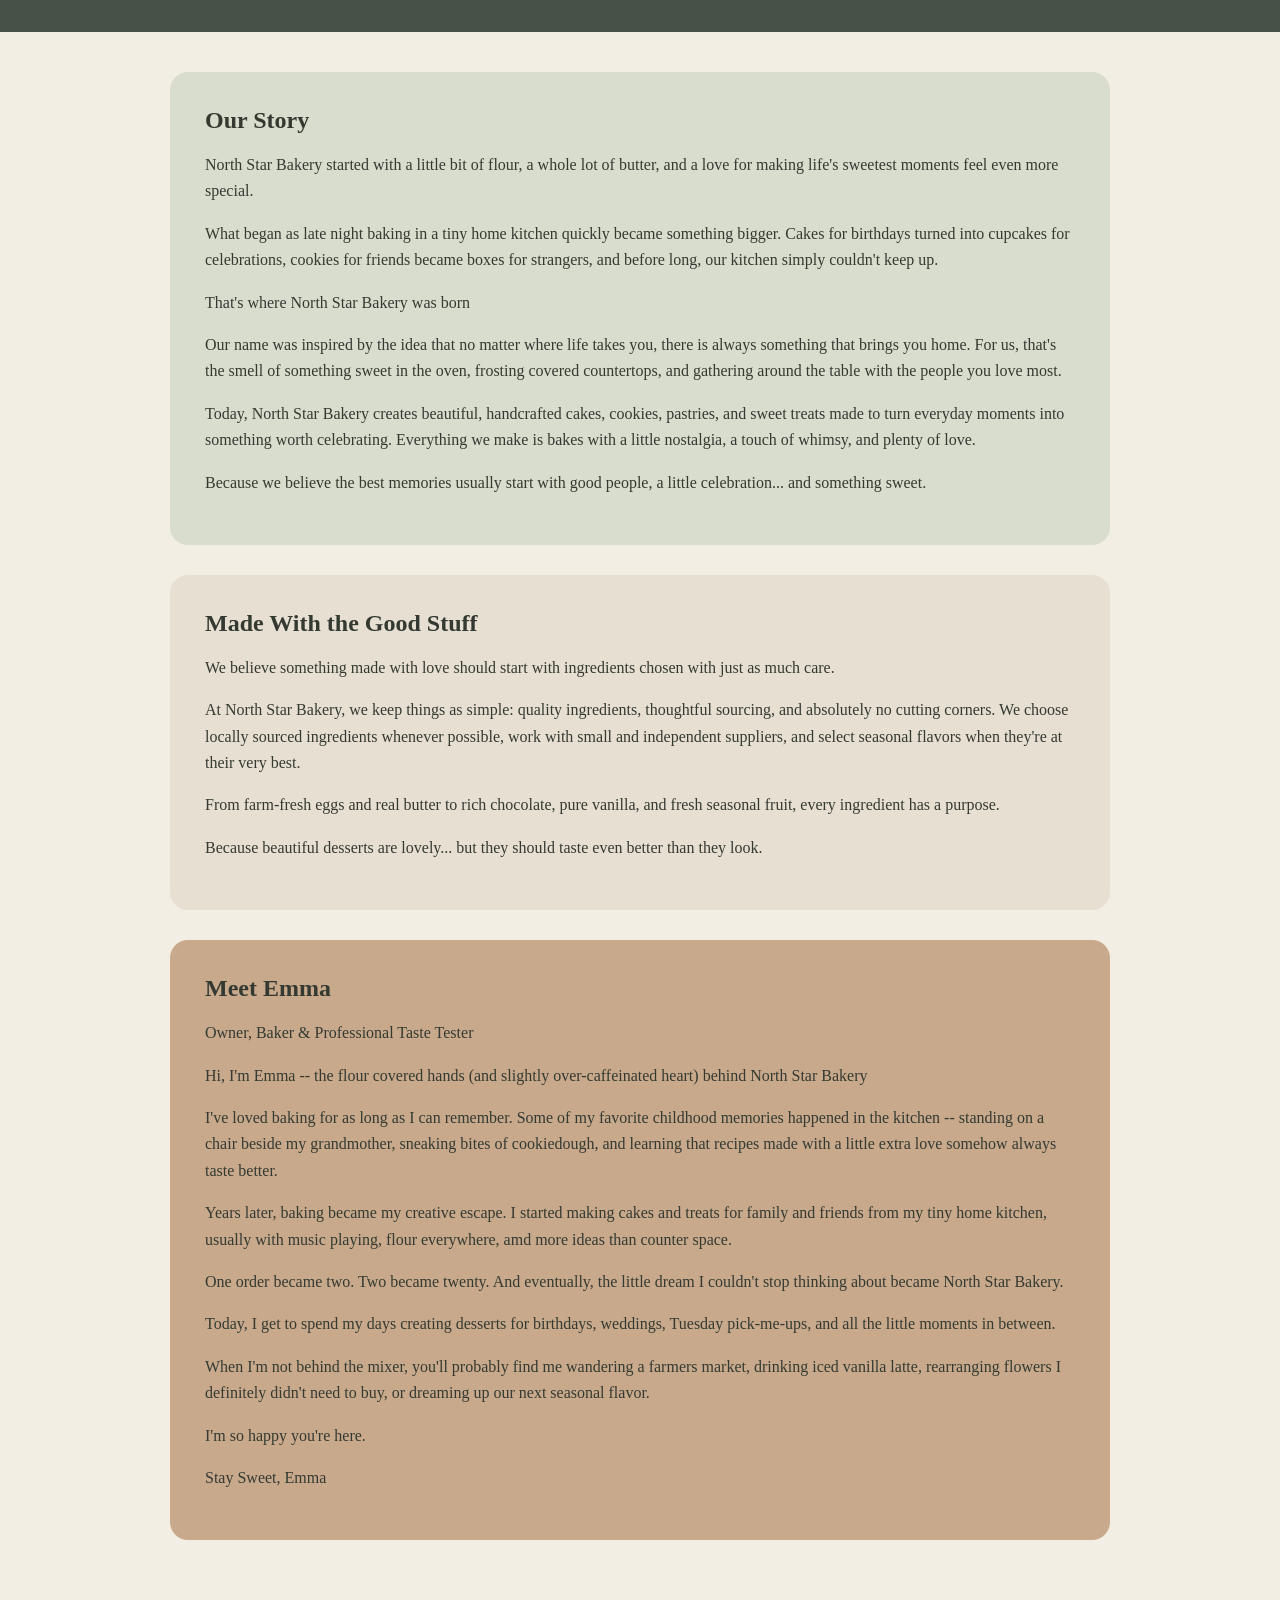
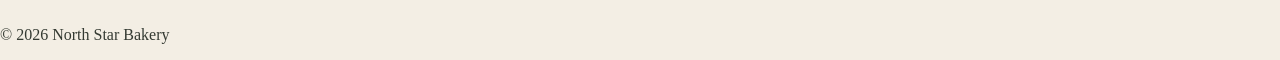
==== about.html @ e5a45ec7 "Add completed North Star Bakery Website" ====
<!DOCTYPE html>
<html lang"en">
<header>
    <nav>
    <meta charset="UTF-8">
    <meta name="viewport" content="width=device-width, initial-scale=1.0">
    <title>North Star Bakery</title>
    <link rel="stylesheet" href="css/styles.css">
    </nav>
</header>
<body>
    <main>
        <section class="story-section">
    <h1>Our Story</h1>
    <p>
    North Star Bakery started with a little bit of flour, a whole lot of butter, and a love for making life's sweetest moments feel even more special.
    </p>
    <p>
            What began as late night baking in a tiny home kitchen quickly became something bigger. Cakes for birthdays turned into cupcakes for celebrations, cookies for friends became boxes for strangers, and before long, our kitchen simply couldn't keep up.
    </p>
    <p>
    That's where North Star Bakery was born
    </p>
    <p>
    Our name was inspired by the idea that no matter where life takes you, there is always something that brings you home. For us, that's the smell of something sweet in the oven, frosting covered countertops, and gathering around the table with the people you love most.
    </p>
    <p>
    Today, North Star Bakery creates beautiful, handcrafted cakes, cookies, pastries, and sweet treats made to turn everyday moments into something worth celebrating. Everything we make is bakes with a little nostalgia, a touch of whimsy, and plenty of love.
    </p>
    <p>
    Because we believe the best memories usually start with good people, a little celebration... and something sweet.
    </p>
        </section>
        <section class="values-section">
    <h2>Made With the Good Stuff</h2>
    <p>
        We believe something made with love should start with ingredients chosen with just as much care.
    </p>
    <p>
        At North Star Bakery, we keep things as simple: quality ingredients, thoughtful sourcing, and absolutely no cutting corners. We choose locally sourced ingredients whenever possible, work with small and independent suppliers, and select seasonal flavors when they're at their very best.
    </p>
    <p>
        From farm-fresh eggs and real butter to rich chocolate, pure vanilla, and fresh seasonal fruit, every ingredient has a purpose.
    </p>
    <p>
        Because beautiful desserts are lovely... but they should taste even better than they look.
    </P>
        </section>
        <section class="baker-section">
    <h2>Meet Emma</h2>
    <p>
        Owner, Baker & Professional Taste Tester
    </p>
    <p>
        Hi, I'm Emma -- the flour covered hands (and slightly over-caffeinated heart) behind North Star Bakery
    </p>
    <p>
        I've loved baking for as long as I can remember. Some of my favorite childhood memories happened in the kitchen -- standing on a chair beside my grandmother, sneaking bites of cookiedough, and learning that recipes made with a little extra love somehow always taste better.
    </p>
    <p>
        Years later, baking became my creative escape. I started making cakes and treats for family and friends from my tiny home kitchen, usually with music playing, flour everywhere, amd more ideas than counter space.
    </p>
    <p>
        One order became two. Two became twenty. And eventually, the little dream I couldn't stop thinking about became North Star Bakery.
    </p>
    <p>
        Today, I get to spend my days creating desserts for birthdays, weddings, Tuesday pick-me-ups, and all the little moments in between.
    </p>
    <p>
        When I'm not behind the mixer, you'll probably find me wandering a farmers market, drinking iced vanilla latte, rearranging flowers I definitely didn't need to buy, or dreaming up our next seasonal flavor.
    </p>
    <p> 
        I'm so happy you're here.
    </p>
    <p>
        Stay Sweet,
        Emma
    </p>
    </section> 
    </main>
<footer>
    <p>&copy; 2026 North Star Bakery</p>
</footer>
</body>
</html>
---- css/styles.css ----
* {
    box-sizing: border-box;
}
body {
    background-color: #f3eee4;
    color: #343a32;
    font-family: Georgia, serif;
    margin: 0;
    padding: 0;

}
img {
    max-width: 100%;
    height: auto;
}
.logo{
    width: 220px;
    display: block;
    margin: 20px auto;
}
nav{
    background-color: #465148;
    padding: 16px;
    display: flex;
    justify-content: center;
    align-items: center;
    flex-wrap: wrap;
    gap: 25px;
}
nav a{
    color: #f3eee4;
    text-decoration: none;
    margin: 0;
    font-size: 16px;
    letter-spacing: 1px;
}
nav a:hover {
    color: #c8a98b
}
main{
    max-width: 1000px;
    margin: 0 auto;
    padding: 40px 30px;
}
.featured-image {
    width: 100%;
    max-width: 700px;
    height: 350px;
    object-fit: cover;
    display: block;
    margin: 20px auto;
    border-radius: 8px;
}
.featured-card {
    background-color: #d9ddce;
    max-width: 750px;
    margin: 20px auto;
    padding: 25px;
    border-radius: 10px;
    box-shadow: 0 4px 12px rgba(52, 58, 50, 0.15);
}
.featured-card {
    color: #465148;
    font-size: 24px;
    margin-bottom: 10px;
}
.featured-card p {
line-height: 1.6;
}
.featured-card {
    background-color: #d9ddce;
    max-width: 900px;
    margin: 30px auto;
    padding: 35px;
    border-radius: 18px;
}
.featured-card {
    display: grid;
    grid-template-columns: 1fr 1fr;
    gap: 40px;
    align-items: center;
}
.featured-card {
    margin: 0;
}
.featured-image {
    width: 100%;
    border-radius: 12px;
    display: block;

}
.featured-card figcaption {
    margin-top: 10px;
    font-size: 14px;
    letter-spacing: 1px;
}
.featured-card h3 {
    font-size: 28px;
    margin-top: 0;
}
.featured-card p {
    line-height: 1.6;
}
picture {
    display: block;
    max-width: 900px;
    margin: 20px auto;
}
picture img {
    width: 100%;
    display:block;
    border-radius: 12px;
}
video {
    display: block;
    width: 100%;
    max-width: 900px;
    margin: 20px auto;
    border-radius: 12px;
}
@media (max-width: 768px) {
    main {
        width: 100%;
        margin: 0 auto;
        padding: 20px;
    }
    .featured-card {
        grid-template-columns: 1fr;
    }
    .featured-image {
        width: 100%;
    }
    nav a {
        display: inline-block;
        margin: 5px 8px;
    }
}
    .story-section {
        background-color: #d9ddce;
        padding: 35px;
        border-radius: 18px;
        margin-bottom: 30px;
    }
    .values-section {
        background-color: #e7dfd2;
        padding: 35px;
        border-radius: 18px;
        margin-bottom: 30px;
    }
    .baker-section {
        background-color: #c8a98b;
        padding: 35px;
        border-radius: 18px;
        margin-bottom: 30px;
    }
    .story-section
    .values-section
    .baker-section {
        max-width: 850px;
        margin-left: auto;
        margin-right: auto;
        margin-bottom: 28px;
    }
    .story-section h1,
    .values-section h2,
    .baker-section h2 {
        color:#343a32;
        margin-top: 0;
        margin-bottom: 18px;
    }
    .story-section p,
    .values-section p,
    .baker-section p {
        line-height: 1.65;
        margin-bottom: 14px;
    }
    /* PROCTUCTS PAGE */
    .menu-page {
        max-width: 1000px;
        margin: 0 auto;
        padding: 45px 30px;
    }
    .menu-page > h1 {
        text-align: center;
        font-size: 42px;
        color: #465148;
        margin-bottom: 45px;
    }
    .menu-heading {
        font-size: 28px;
        color: #465148;
        margin: 35px 0 15px;
        border-bottom: 2px solid #6b4932;
        padding-bottom: 8px;
    }
    .menu-section {
        background-color: #d8c3a5;
        padding: 28px;
        border-radius: 18px;
        margin-bottom: 35px;
        box-shadow: 0 4px 12px rgba(52, 58, 50, 0.12);
    }
    .menu-section h3 {
        color: #465148;
        font-size: 22px;
        margin-top: 25px;
        margin-bottom: 8px;
    }
    .menu-section h3:first-of-type {
        margin-top: 15px;
    }
    .menu-section p {
        line-height: 1.6;
        margin: 7px 0;
    }
    .menu-section img {
        width: 100%;
        height: 260px;
        object-fit: cover;
        display: block;
        border-radius: 12px;
        margin-bottom: 25px;
    }
    .menu-image {
        display: block;
        width: 100%;
        max-width: 650px;
        height: 260px;
        object-fit: cover;
        object-position: center;
        margin: 20px auto 30px;
        border-radius: 16px;
    }
    .menu-hero {
        display: block;
        width: 100%;
        max-width: 900px;
        height: 320px;
        object-fit: cover;
        object-position: center;
        margin: 20px auto 45px;
        border-radius: 18px;
    }
   .menu-section {
    padding: 28px 32px;
    margin-bottom: 40px;
    border-radius: 18px;
   }
   .bread {
    background-color: #e7dfd2;
   }
   .pastries {
    background-color: #d8c4ad;
   }
   .cakes {
    background-color: #b8b8a2;
   }
   .sweets {
    background-color: #c8a98b;
   }
   /*Contact Page*/
   .contact-page {
    max-width: 900px;
    margin: 40px auto;
    padding: 0 25px 50px;
   }
   .contact-page h1 {
    text-align: center;
    color: #465148;
    font-size: 42px;
    margin-bottom: 10px;
   }
   .contact-page h2 {
    text-align: center;
    color: #343a32;
    font-size: 26px;
    margin-bottom: 10px;
   }
   .contact-page > p {
    text-align: center;
    line-height: 1.6;
    max-width: 700px;
    margin: 0 auto 30px;
   }
/* Contact Form Card */
.contact-page form {
    max-width: 700px;
    margin: 30px auto 40px;
    padding: 35px;
    background-color: #c8a98b;
    border-radius: 18px;
}
.contact-page form label {
    color:#343a32;
    font-weight: bold;
    display: inline-block;
    margin-top: 12px;
    margin-bottom: 6px;
}
.contact-page input[type="text"],
.contact-page input[type="email"],
.contact-page input[type="date"],
.contact-page input [type="phone"],
.contact-page select,
.contact-page textarea {
    width: 100%;
    padding: 10px 12px;
    border: 1px solid #465148;
    border-radius: 8px;
    background-color: #f3eee4;
    color:#343a32;
    font-family: Georgia, serif;
    font-size: 15px;
}
.contact-page textarea {
    resize:vertical;
}
.contact-page input[type="radio"] {
    margin: 8px 5px 8px 12px;
}
.contact-page button {
    display: block;
    width: 100%;
    margin-top: 20px;
    padding: 12px;
    border: none;
    border-radius: 8px;
    background-color: #465148;
    color:#f3eee4;
    font-family: georgia, serif;
    font-size: 16px;
    font-weight: bold;
    cursor: pointer;
}
.contact-page button:hover {
    background-color: #343a32;
}
.contact-page #phone {
    width: 100%;
    padding: 10px 12px;
    border: 1px solid #465148;
    border-radius: 8px;
    background-color: #f3eee4;
    color: #343a32;
    font-family: Georgia, serif;
    font-size: 15px;
}
/* Contact page location + hours */
form + br + h2 {
    max-width: 700px;
    margin: 55px auto 0;
    padding: 30px 30px 5px;
    background-color: #eee5d6;
    border-radius: 18px 18pz 0 0;
    text-align: center;
}
form + br + h2 + p {
    max-width: 700px;
    margin: 0 auto;
    padding: 5px 30px 20px;
    background-color: #eee5d6;
    text-align: center;
}
form + br + h2 + p + h2 {
    max-width: 700px;
    margin: 0 auto;
    padding: 5px 30px 30px;
    background-color: #eee5d6;
    text-align: center;
    border-top: 2px solid #355b45;
}
form + br + h2 + p + h2 + p {
    max-width: 700px;
    margin: 0 auto 50px;
    margin-bottom: 25px;
    padding: 5px 30px 30px;
    padding-bottom: 20px;
    background-color: #eee5d6;
    border-radius: 0 0 18px 18px;
    text-align: center;
    line-height: 1.6;
}
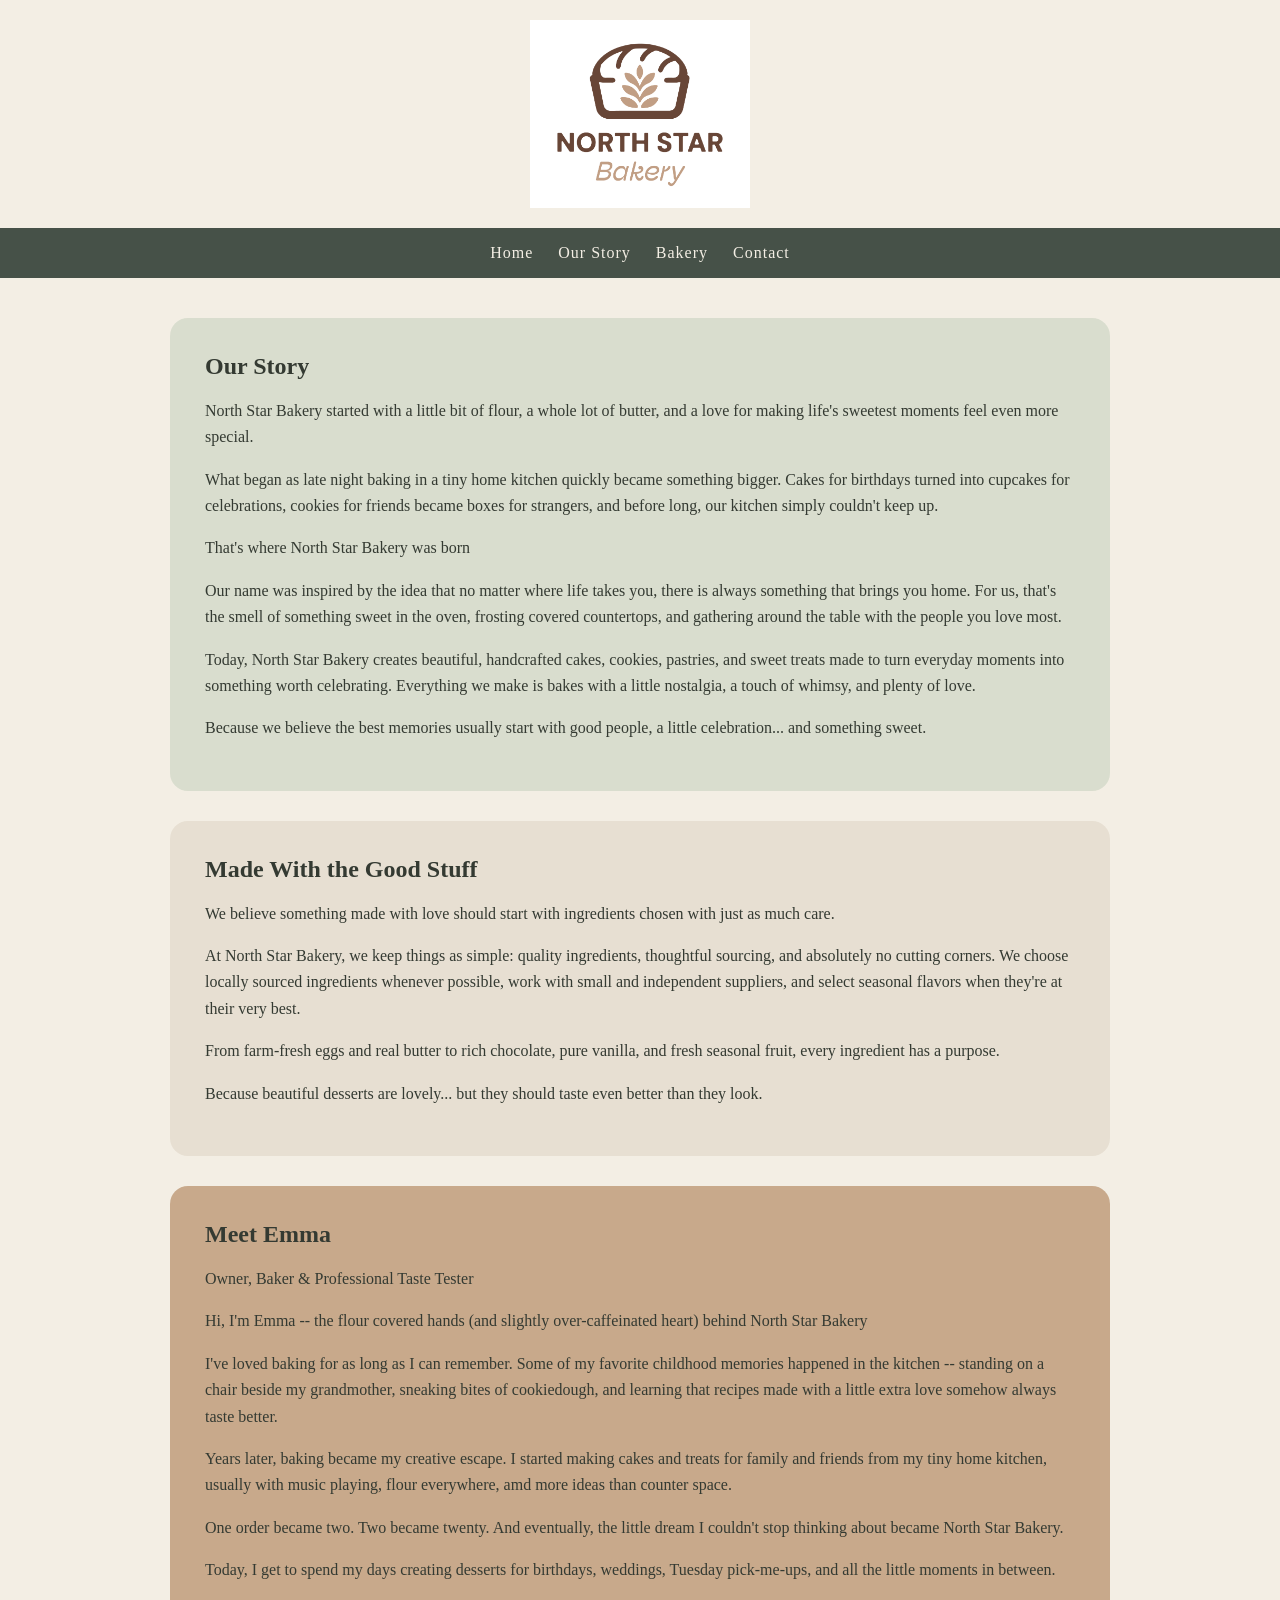
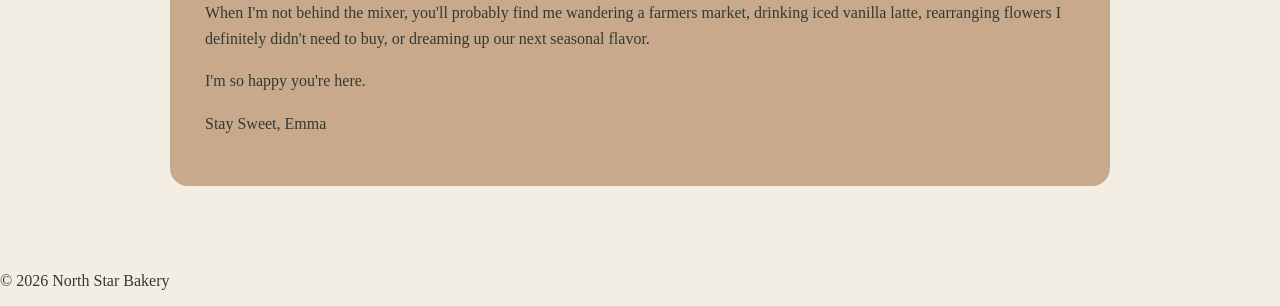
==== commit 6683fc7b: "Final website updates" ====
--- a/about.html
+++ b/about.html
@@ -1,14 +1,21 @@
 <!DOCTYPE html>
 <html lang"en">
-<header>
-    <nav>
+<head>
     <meta charset="UTF-8">
     <meta name="viewport" content="width=device-width, initial-scale=1.0">
     <title>North Star Bakery</title>
     <link rel="stylesheet" href="css/styles.css">
-    </nav>
+</head>
+<body>
+    <header>
+<img class="logo" src="images/bakery-logo_c.png" alt="North Star Bakery Logo">
+<nav>
+    <a href="index.html">Home</a>
+    <a href="about.html">Our Story</a>
+    <a href="products.html">Bakery</a>
+    <a href="contact.html">Contact</a>
+</nav>
 </header>
-<body>
     <main>
         <section class="story-section">
     <h1>Our Story</h1>
